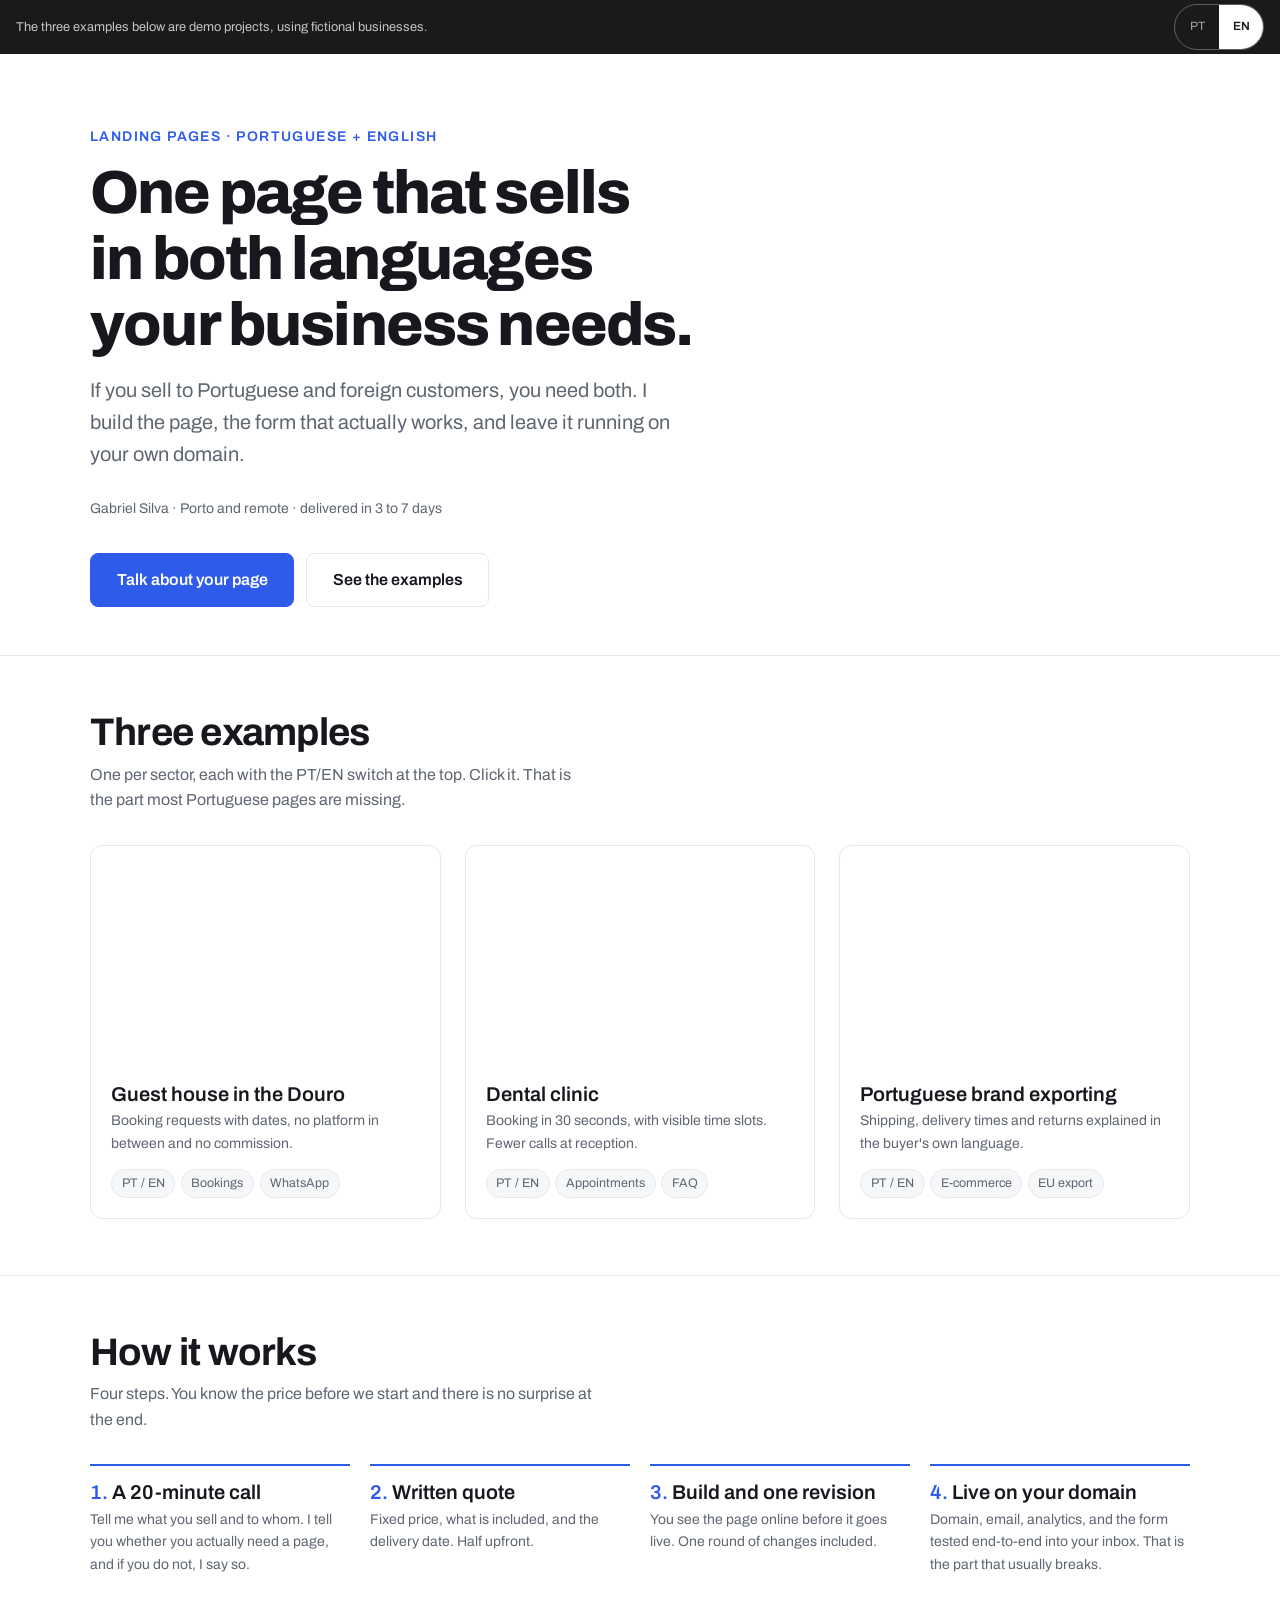
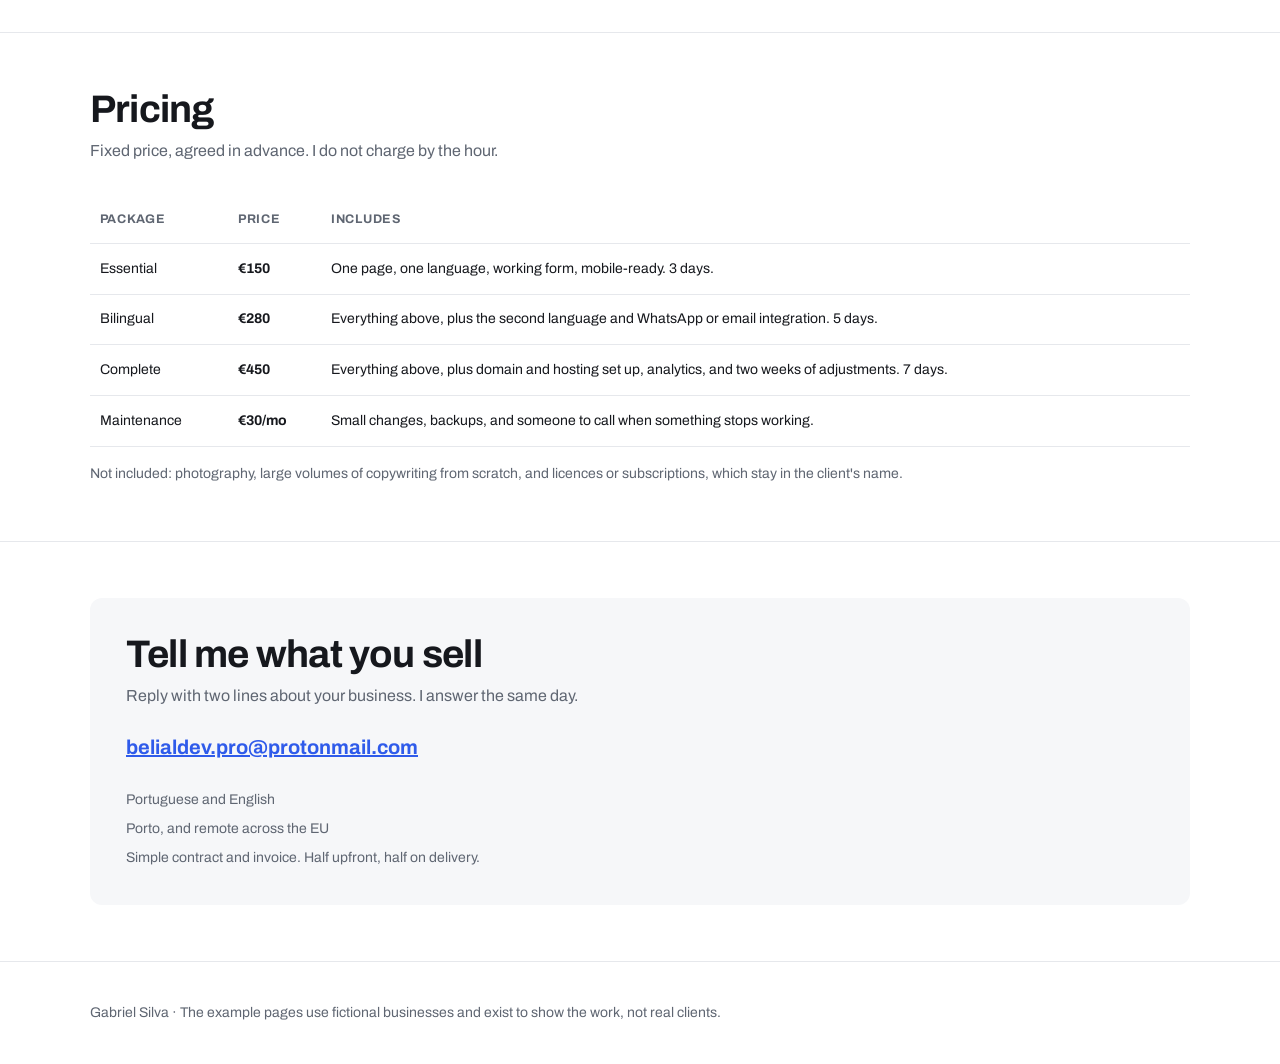
==== index.html @ fa64ffc3 "Portefólio de landing pages PT/EN Três demonstrações bilingues, uma por setor: alojamento local, clí" ====
<!doctype html>
<html lang="pt">
<head>
<meta charset="utf-8">
<meta name="viewport" content="width=device-width, initial-scale=1">
<title>Gabriel Silva · Landing pages PT/EN</title>
<meta name="description" content="Landing pages bilingues português/inglês para negócios que vendem a estrangeiros. Porto, remoto.">
<link rel="preconnect" href="https://images.unsplash.com" crossorigin>
<link rel="dns-prefetch" href="https://images.unsplash.com">
<link rel="preload" href="fonts/archivo-latin.woff2" as="font" type="font/woff2" crossorigin>
<link rel="stylesheet" href="shared.css">
<style>
  :root {
    --bg: #ffffff;
    --ink: #16181d;
    --grey: #5f6672;
    --line: #e6e8ec;
    --accent: #2f5bea;
    /* Cor do texto POR CIMA do accent. Separada de --accent de proposito:
       em modo escuro o accent tem de clarear para se ler sobre o fundo, e
       nesse momento o branco por cima dele cai para 2,6:1. */
    --on-accent: #ffffff;
    --soft: #f6f7f9;
    --font-body: "Archivo", system-ui, sans-serif;
  }
  @media (prefers-color-scheme: dark) {
    :root {
      --bg: #101216; --ink: #eceef2; --grey: #9aa2af; --line: #262a32;
      --accent: #7d9bff; --on-accent: #0d1117; --soft: #171a20;
    }
  }
  body { background: var(--bg); color: var(--ink); }

  header.top { padding: 4.5rem 0 3rem; }
  /* Um kicker por pagina, nao um por seccao. Um e voz, um por seccao e
     andaime. Tracking a 10% porque maiusculas ficam apertadas por omissao. */
  .kicker { color: var(--accent); font-weight: 600; font-size: var(--text-sm); letter-spacing: .1em; text-transform: uppercase; }
  h1 {
    font-size: var(--text-h1); font-weight: 800;
    letter-spacing: -.03em; margin: .8rem 0 1rem; max-width: 20ch;
  }
  .top p.lede { color: var(--grey); font-size: var(--text-lead); max-width: 54ch; }
  .top .who { margin-top: 1.75rem; font-size: var(--text-sm); color: var(--grey); }
  .cta-row { display: flex; flex-wrap: wrap; gap: .75rem; margin-top: 2rem; }
  .btn {
    display: inline-block; text-decoration: none; font: inherit; font-weight: 600;
    padding: .85rem 1.6rem; border-radius: 8px;
    background: var(--accent); color: var(--on-accent); border: 1px solid var(--accent);
  }
  .btn--alt { background: transparent; color: var(--ink); border-color: var(--line); }

  section { padding: 3.5rem 0; border-top: 1px solid var(--line); }
  h2 { font-size: var(--text-h2); font-weight: 700; letter-spacing: -.02em; margin-bottom: .5rem; }
  h3 { font-size: var(--text-h3); font-weight: 600; }
  .sub { color: var(--grey); margin-bottom: 2rem; max-width: 56ch; }

  /* Os 3 trabalhos. Cartao inteiro clicavel. */
  .works { display: grid; gap: 1.5rem; grid-template-columns: repeat(auto-fit, minmax(260px, 1fr)); }
  .work {
    display: block; text-decoration: none; color: inherit;
    border: 1px solid var(--line); border-radius: 12px; overflow: hidden;
    transition: transform .15s, border-color .15s;
  }
  .work:hover { transform: translateY(-3px); border-color: var(--accent); }
  .work:focus-visible { outline: 2px solid var(--accent); outline-offset: 2px; }
  /* A miniatura e a propria fotografia de abertura do demo. Um visitante
     reconhece a pagina antes de a abrir. */
  .thumb { width: 100%; aspect-ratio: 16/10; object-fit: cover; }
  .work-body { padding: 1.25rem; }
  .work-body h3 { margin-bottom: .3rem; }
  .work-body p { font-size: var(--text-sm); color: var(--grey); }
  .tags { display: flex; flex-wrap: wrap; gap: .35rem; margin-top: .9rem; }
  .tag {
    font-size: var(--text-xs); padding: .2rem .6rem; border-radius: 999px;
    background: var(--soft); color: var(--grey); border: 1px solid var(--line);
  }

  .steps { display: grid; gap: 1.25rem; grid-template-columns: repeat(auto-fit, minmax(200px, 1fr)); counter-reset: s; }
  .step { padding-top: 1rem; border-top: 2px solid var(--accent); }
  .step h3 { font-size: var(--text-lead); margin-bottom: .3rem; }
  .step h3::before { counter-increment: s; content: counter(s) ". "; color: var(--accent); }
  .step p { font-size: var(--text-sm); color: var(--grey); }

  table { width: 100%; border-collapse: collapse; font-size: var(--text-sm); }
  th, td { text-align: left; padding: .85rem .6rem; border-bottom: 1px solid var(--line); vertical-align: top; }
  th { font-size: var(--text-xs); text-transform: uppercase; letter-spacing: .06em; color: var(--grey); }
  td.price { font-weight: 700; white-space: nowrap; }
  .table-scroll { overflow-x: auto; }
  .price-note { font-size: var(--text-sm); color: var(--grey); margin-top: 1rem; }

  .contact { background: var(--soft); border-radius: 12px; padding: 2.25rem; }
  .contact a.mail {
    font-size: var(--text-h3); font-weight: 700; color: var(--accent);
    display: inline-flex; align-items: center; min-height: 44px;
  }
  .contact ul { list-style: none; margin-top: 1.25rem; display: grid; gap: .4rem; font-size: var(--text-sm); color: var(--grey); }

  footer { padding: 2.5rem 0; font-size: var(--text-sm); color: var(--grey); border-top: 1px solid var(--line); }
</style>
</head>
<body>

<a class="skip-link" href="#conteudo" data-pt="Saltar para o conteúdo" data-en="Skip to content">Saltar para o conteúdo</a>

<div class="demo-bar">
  <span class="demo-bar__note">
    <span data-pt="Os três exemplos abaixo são projetos de demonstração, com empresas fictícias."
          data-en="The three examples below are demo projects, using fictional businesses.">
      Os três exemplos abaixo são projetos de demonstração, com empresas fictícias.</span>
  </span>
  <span class="demo-bar__right">
    <div class="lang" role="group" aria-label="Idioma / Language">
      <button type="button" data-lang-btn="pt" aria-pressed="true">PT</button>
      <button type="button" data-lang-btn="en" aria-pressed="false">EN</button>
    </div>
  </span>
</div>

<main id="conteudo">

<header class="top">
  <div class="wrap">
    <p class="kicker" data-pt="Landing pages · Português + Inglês" data-en="Landing pages · Portuguese + English">Landing pages · Português + Inglês</p>
    <h1 data-pt="Uma página que vende nas duas línguas do seu negócio."
        data-en="One page that sells in both languages your business needs.">
      Uma página que vende nas duas línguas do seu negócio.</h1>
    <p class="lede" data-pt="Se vende a portugueses e a estrangeiros, precisa das duas. Faço a página, o formulário que funciona mesmo, e deixo tudo a correr no seu domínio."
       data-en="If you sell to Portuguese and foreign customers, you need both. I build the page, the form that actually works, and leave it running on your own domain.">
      Se vende a portugueses e a estrangeiros, precisa das duas. Faço a página, o formulário que funciona mesmo, e deixo tudo a correr no seu domínio.</p>
    <p class="who" data-pt="Gabriel Silva · Porto e remoto · entrega em 3 a 7 dias"
       data-en="Gabriel Silva · Porto and remote · delivered in 3 to 7 days">
      Gabriel Silva · Porto e remoto · entrega em 3 a 7 dias</p>
    <div class="cta-row">
      <a class="btn" href="mailto:belialdev.pro@protonmail.com?subject=Landing%20page"
         data-pt="Falar sobre a sua página" data-en="Talk about your page">Falar sobre a sua página</a>
      <a class="btn btn--alt" href="#trabalhos" data-pt="Ver os exemplos" data-en="See the examples">Ver os exemplos</a>
    </div>
  </div>
</header>

<section id="trabalhos">
  <div class="wrap">
    <h2 data-pt="Três exemplos" data-en="Three examples">Três exemplos</h2>
    <p class="sub" data-pt="Cada um num setor diferente, e todos com o botão PT/EN no topo. Carregue nele. É a parte que a maioria das páginas portuguesas não tem."
       data-en="One per sector, each with the PT/EN switch at the top. Click it. That is the part most Portuguese pages are missing.">
      Cada um num setor diferente, e todos com o botão PT/EN no topo. Carregue nele. É a parte que a maioria das páginas portuguesas não tem.</p>

    <div class="works">
      <a class="work" href="demo-alojamento.html">
        <img class="thumb"
             src="https://images.unsplash.com/photo-1720270228843-d6e63a0c1a01?auto=format&amp;fit=crop&amp;w=700&amp;q=75"
             srcset="https://images.unsplash.com/photo-1720270228843-d6e63a0c1a01?auto=format&amp;fit=crop&amp;w=320&amp;q=80 320w, https://images.unsplash.com/photo-1720270228843-d6e63a0c1a01?auto=format&amp;fit=crop&amp;w=480&amp;q=80 480w, https://images.unsplash.com/photo-1720270228843-d6e63a0c1a01?auto=format&amp;fit=crop&amp;w=700&amp;q=80 700w"
             sizes="(max-width: 720px) calc(100vw - 2.5rem), (max-width: 1140px) calc((100vw - 5.5rem) / 3), 350px"
             alt="Socalcos de vinha sobre o vale do Douro, exemplo de alojamento local"
             style="object-position: 50% 15%"
             loading="lazy" decoding="async">
        <div class="work-body">
          <h3 data-pt="Alojamento local no Douro" data-en="Guest house in the Douro">Alojamento local no Douro</h3>
          <p data-pt="Pedido de reserva com datas, sem passar por plataforma nem pagar comissão."
             data-en="Booking requests with dates, no platform in between and no commission.">
            Pedido de reserva com datas, sem passar por plataforma nem pagar comissão.</p>
          <div class="tags">
            <span class="tag">PT / EN</span>
            <span class="tag" data-pt="Reservas" data-en="Bookings">Reservas</span>
            <span class="tag">WhatsApp</span>
          </div>
        </div>
      </a>

      <a class="work" href="demo-clinica.html">
        <img class="thumb"
             src="https://images.unsplash.com/photo-1629909613654-28e377c37b09?auto=format&amp;fit=crop&amp;w=700&amp;q=75"
             srcset="https://images.unsplash.com/photo-1629909613654-28e377c37b09?auto=format&amp;fit=crop&amp;w=320&amp;q=80 320w, https://images.unsplash.com/photo-1629909613654-28e377c37b09?auto=format&amp;fit=crop&amp;w=480&amp;q=80 480w, https://images.unsplash.com/photo-1629909613654-28e377c37b09?auto=format&amp;fit=crop&amp;w=700&amp;q=80 700w"
             sizes="(max-width: 720px) calc(100vw - 2.5rem), (max-width: 1140px) calc((100vw - 5.5rem) / 3), 350px"
             alt="Gabinete de dentista iluminado, exemplo de página de clínica"
             loading="lazy" decoding="async">
        <div class="work-body">
          <h3 data-pt="Clínica dentária" data-en="Dental clinic">Clínica dentária</h3>
          <p data-pt="Marcação em 30 segundos, com horas visíveis. Menos telefonemas na recepção."
             data-en="Booking in 30 seconds, with visible time slots. Fewer calls at reception.">
            Marcação em 30 segundos, com horas visíveis. Menos telefonemas na recepção.</p>
          <div class="tags">
            <span class="tag">PT / EN</span>
            <span class="tag" data-pt="Marcações" data-en="Appointments">Marcações</span>
            <span class="tag">FAQ</span>
          </div>
        </div>
      </a>

      <a class="work" href="demo-loja.html">
        <img class="thumb"
             src="https://images.unsplash.com/photo-1701793267196-f4ea735df3b6?auto=format&amp;fit=crop&amp;w=700&amp;q=75"
             srcset="https://images.unsplash.com/photo-1701793267196-f4ea735df3b6?auto=format&amp;fit=crop&amp;w=320&amp;q=80 320w, https://images.unsplash.com/photo-1701793267196-f4ea735df3b6?auto=format&amp;fit=crop&amp;w=480&amp;q=80 480w, https://images.unsplash.com/photo-1701793267196-f4ea735df3b6?auto=format&amp;fit=crop&amp;w=700&amp;q=80 700w"
             sizes="(max-width: 720px) calc(100vw - 2.5rem), (max-width: 1140px) calc((100vw - 5.5rem) / 3), 350px"
             alt="Malas em cortiça numa escadaria de mármore, exemplo de loja portuguesa a exportar"
             loading="lazy" decoding="async">
        <div class="work-body">
          <h3 data-pt="Marca portuguesa a exportar" data-en="Portuguese brand exporting">Marca portuguesa a exportar</h3>
          <p data-pt="Portes, prazos e devoluções explicados na língua de quem compra lá fora."
             data-en="Shipping, delivery times and returns explained in the buyer's own language.">
            Portes, prazos e devoluções explicados na língua de quem compra lá fora.</p>
          <div class="tags">
            <span class="tag">PT / EN</span>
            <span class="tag" data-pt="E-commerce" data-en="E-commerce">E-commerce</span>
            <span class="tag" data-pt="Exportação UE" data-en="EU export">Exportação UE</span>
          </div>
        </div>
      </a>
    </div>
  </div>
</section>

<section>
  <div class="wrap">
    <h2 data-pt="Como funciona" data-en="How it works">Como funciona</h2>
    <p class="sub" data-pt="Quatro passos. Sabe o preço antes de começar e não há surpresa no fim."
       data-en="Four steps. You know the price before we start and there is no surprise at the end.">
      Quatro passos. Sabe o preço antes de começar e não há surpresa no fim.</p>
    <div class="steps">
      <div class="step">
        <h3 data-pt="Conversa de 20 minutos" data-en="A 20-minute call">Conversa de 20 minutos</h3>
        <p data-pt="Diga-me o que vende e a quem. Digo-lhe se precisa mesmo de uma página, e se não precisar digo isso."
           data-en="Tell me what you sell and to whom. I tell you whether you actually need a page, and if you do not, I say so.">
          Diz-me o que vende e a quem. Digo-lhe se precisa mesmo de uma página, e se não precisar digo isso.</p>
      </div>
      <div class="step">
        <h3 data-pt="Orçamento por escrito" data-en="Written quote">Orçamento por escrito</h3>
        <p data-pt="Preço fixo, o que está incluído, e a data de entrega. Metade adiantada."
           data-en="Fixed price, what is included, and the delivery date. Half upfront.">
          Preço fixo, o que está incluído, e a data de entrega. Metade adiantada.</p>
      </div>
      <div class="step">
        <h3 data-pt="Construção e uma revisão" data-en="Build and one revision">Construção e uma revisão</h3>
        <p data-pt="Vê a página online antes de ir para o ar. Uma ronda de alterações incluída."
           data-en="You see the page online before it goes live. One round of changes included.">
          Vê a página online antes de ir para o ar. Uma ronda de alterações incluída.</p>
      </div>
      <div class="step">
        <h3 data-pt="Ligada ao seu domínio" data-en="Live on your domain">Ligada ao seu domínio</h3>
        <p data-pt="Domínio, email, analytics, e o formulário testado a chegar à sua caixa. É a parte que costuma falhar."
           data-en="Domain, email, analytics, and the form tested end-to-end into your inbox. That is the part that usually breaks.">
          Domínio, email, analytics, e o formulário testado a chegar à sua caixa. É a parte que costuma falhar.</p>
      </div>
    </div>
  </div>
</section>

<section>
  <div class="wrap">
    <h2 data-pt="Preços" data-en="Pricing">Preços</h2>
    <p class="sub" data-pt="Preço fixo, acordado antes. Não cobro à hora."
       data-en="Fixed price, agreed in advance. I do not charge by the hour.">
      Preço fixo, acordado antes. Não cobro à hora.</p>
    <div class="table-scroll">
      <table>
        <thead>
          <tr>
            <th data-pt="Pacote" data-en="Package">Pacote</th>
            <th data-pt="Preço" data-en="Price">Preço</th>
            <th data-pt="Inclui" data-en="Includes">Inclui</th>
          </tr>
        </thead>
        <tbody>
          <tr>
            <td data-pt="Essencial" data-en="Essential">Essencial</td>
            <td class="price" data-pt="150 €" data-en="€150">150 €</td>
            <td data-pt="Uma página, uma língua, formulário a funcionar, adaptada a telemóvel. 3 dias."
                data-en="One page, one language, working form, mobile-ready. 3 days.">
              Uma página, uma língua, formulário a funcionar, adaptada a telemóvel. 3 dias.</td>
          </tr>
          <tr>
            <td data-pt="Bilingue" data-en="Bilingual">Bilingue</td>
            <td class="price" data-pt="280 €" data-en="€280">280 €</td>
            <td data-pt="Tudo o anterior, mais a segunda língua e ligação a WhatsApp ou email. 5 dias."
                data-en="Everything above, plus the second language and WhatsApp or email integration. 5 days.">
              Tudo o anterior, mais a segunda língua e ligação a WhatsApp ou email. 5 dias.</td>
          </tr>
          <tr>
            <td data-pt="Completo" data-en="Complete">Completo</td>
            <td class="price" data-pt="450 €" data-en="€450">450 €</td>
            <td data-pt="Tudo o anterior, mais domínio e alojamento configurados, analytics, e duas semanas de ajustes. 7 dias."
                data-en="Everything above, plus domain and hosting set up, analytics, and two weeks of adjustments. 7 days.">
              Tudo o anterior, mais domínio e alojamento configurados, analytics, e duas semanas de ajustes. 7 dias.</td>
          </tr>
          <tr>
            <td data-pt="Manutenção" data-en="Maintenance">Manutenção</td>
            <td class="price" data-pt="30 €/mês" data-en="€30/mo">30 €/mês</td>
            <td data-pt="Alterações pequenas, cópias de segurança, e alguém a quem ligar quando alguma coisa parar."
                data-en="Small changes, backups, and someone to call when something stops working.">
              Alterações pequenas, cópias de segurança, e alguém a quem ligar quando alguma coisa parar.</td>
          </tr>
        </tbody>
      </table>
    </div>
    <p class="price-note" data-pt="Não incluído: fotografia, textos de raiz em grande volume, e licenças ou subscrições, que ficam em nome do cliente."
       data-en="Not included: photography, large volumes of copywriting from scratch, and licences or subscriptions, which stay in the client's name.">
      Não incluído: fotografia, textos de raiz em grande volume, e licenças ou subscrições, que ficam em nome do cliente.</p>
  </div>
</section>

<section>
  <div class="wrap">
    <div class="contact">
      <h2 data-pt="Diga-me o que vende" data-en="Tell me what you sell">Diga-me o que vende</h2>
      <p class="sub" style="margin-bottom:1rem" data-pt="Responda com duas linhas sobre o negócio. Respondo no mesmo dia."
         data-en="Reply with two lines about your business. I answer the same day.">
        Responda com duas linhas sobre o negócio. Respondo no mesmo dia.</p>
      <a class="mail" href="mailto:belialdev.pro@protonmail.com?subject=Landing%20page">belialdev.pro@protonmail.com</a>
      <ul>
        <li data-pt="Português e inglês" data-en="Portuguese and English">Português e inglês</li>
        <li data-pt="Porto, e remoto para toda a UE" data-en="Porto, and remote across the EU">Porto, e remoto para toda a UE</li>
        <li data-pt="Contrato simples e recibo. Metade adiantada, metade na entrega."
            data-en="Simple contract and invoice. Half upfront, half on delivery.">
          Contrato simples e recibo. Metade adiantada, metade na entrega.</li>
      </ul>
    </div>
  </div>
</section>

</main>

<footer>
  <div class="wrap">
    <p data-pt="Gabriel Silva · As páginas de exemplo usam empresas fictícias e servem para mostrar o trabalho, não clientes reais."
       data-en="Gabriel Silva · The example pages use fictional businesses and exist to show the work, not real clients.">
      Gabriel Silva · As páginas de exemplo usam empresas fictícias e servem para mostrar o trabalho, não clientes reais.</p>
  </div>
</footer>

<script src="shared.js"></script>
</body>
</html>
---- shared.css ----
/* Base partilhada pelos 4 ficheiros. Cada demo traz o seu proprio <style>
   com a paleta e o layout, para nao parecerem o mesmo template. */

/* --- Tipos. Auto-alojados de proposito: o publico sao empresas da UE e o
       CDN da Google ja foi considerado violacao do RGPD em tribunal alemao.
       Uma pagina que nao faz pedidos a terceiros e um argumento de venda,
       nao so uma preferencia tecnica.
       Todos SIL Open Font License 1.1. Ver fonts/README.md.
       Um @font-face nao descarrega nada ate uma regra o usar, por isso
       declarar os quatro aqui nao custa nada as paginas que usam um so. --- */
@font-face {
  font-family: "Archivo";
  src: url("fonts/archivo-latin.woff2") format("woff2");
  font-weight: 400 800;
  font-display: swap;
}
@font-face {
  font-family: "Petrona";
  src: url("fonts/petrona-latin.woff2") format("woff2");
  font-weight: 400 700;
  font-display: swap;
}
@font-face {
  font-family: "Public Sans";
  src: url("fonts/publicsans-latin.woff2") format("woff2");
  font-weight: 400 800;
  font-display: swap;
}
@font-face {
  font-family: "Chivo";
  src: url("fonts/chivo-latin.woff2") format("woff2");
  font-weight: 400 900;
  font-display: swap;
}

:root {
  /* Cada pagina redefine --font-body. Este e o recurso se nao redefinir. */
  --font-body: system-ui, -apple-system, "Segoe UI", sans-serif;

  /* Escala modular, racio 1.25. O h3 estava a 1.05rem contra corpo a 1rem,
     um racio de 1.05, que e o mesmo que nao ter hierarquia. */
  --text-xs: .78rem;
  --text-sm: .875rem;
  --text-body: 1rem;
  --text-lead: 1.25rem;
  --text-h3: 1.25rem;
  --text-h2: clamp(1.6rem, 1.2rem + 1.6vw, 2.4rem);
  --text-h1: clamp(2.2rem, 1.4rem + 3.6vw, 3.8rem);

  --lh-tight: 1.08;
  --lh-body: 1.6;

  /* Escala de espacamento. Antes havia .15rem, .35rem, .45rem, .85rem e
     1.75rem espalhados a olho. Multiplos de 4px, um so sitio. */
  --sp-1: .25rem;
  --sp-2: .5rem;
  --sp-3: .75rem;
  --sp-4: 1rem;
  --sp-6: 1.5rem;
  --sp-8: 2rem;
  --sp-12: 3rem;
  --sp-16: 4rem;

  --radius-sm: 4px;
  --radius: 8px;
  --radius-lg: 12px;
  --radius-pill: 999px;

  /* Uma curva so, ease-out-quart. Sem bounce, sem elastic. */
  --ease: cubic-bezier(.25, 1, .5, 1);
  --dur: 180ms;

  /* z-index nomeado, nao 999 arbitrario. */
  --z-sticky: 100;
  --z-skip: 200;
}

* { margin: 0; padding: 0; box-sizing: border-box; }

body {
  font-family: var(--font-body);
  font-size: var(--text-body);
  line-height: var(--lh-body);
  font-kerning: normal;
  font-optical-sizing: auto;
  -webkit-font-smoothing: antialiased;
}

h1, h2, h3 { line-height: var(--lh-tight); text-wrap: balance; }
p { text-wrap: pretty; }

img { max-width: 100%; display: block; }
a { color: inherit; }

/* --- Foco visivel, uma regra para tudo. Antes existia em 2 de ~30
       elementos interactivos. currentColor adapta-se ao fundo sozinho,
       o que evita ter de repetir a regra por paleta. --- */
a:focus-visible,
button:focus-visible,
input:focus-visible,
select:focus-visible,
textarea:focus-visible,
summary:focus-visible,
[tabindex]:focus-visible {
  outline: 3px solid currentColor;
  outline-offset: 2px;
  border-radius: 2px;
}

/* --- Salto para o conteudo. Escondido ate receber foco. --- */
.skip-link {
  position: absolute;
  left: .5rem;
  top: -4rem;
  z-index: var(--z-skip);
  background: #1a1a1a;
  color: #fff;
  padding: .85rem 1.25rem;
  border-radius: 0 0 4px 4px;
  text-decoration: none;
  font-size: .9rem;
  transition: top var(--dur) var(--ease);
}
.skip-link:focus { top: 0; }
@media (prefers-reduced-motion: reduce) { .skip-link { transition: none; } }

/* --- Barra de demonstracao. Obrigatoria: deixa claro que a empresa
       nao existe. Nao remover ao mostrar a clientes. --- */
.demo-bar {
  position: sticky;
  top: 0;
  z-index: var(--z-sticky);
  display: flex;
  flex-wrap: wrap;
  gap: .75rem;
  align-items: center;
  justify-content: space-between;
  padding: .25rem 1rem;
  background: #1a1a1a;
  color: #fff;
  font-size: .8rem;
}
/* .75 sobre #1a1a1a da 10:1. Sobre uma cor saturada dava 2,1:1, e foi assim
   que o aviso de honestidade se tornou o texto menos legivel do site.
   Por isso este fundo e fixo e nao herda a paleta da pagina. */
.demo-bar__note { opacity: .75; }
.demo-bar__note b { opacity: 1; font-weight: 600; }
.demo-bar__right { display: flex; gap: .5rem; align-items: center; }
.demo-bar a.demo-bar__back {
  color: #fff;
  text-decoration: none;
  opacity: .75;
  display: inline-flex;
  align-items: center;
  min-height: 44px;
  padding-inline: .35rem;
}
.demo-bar a.demo-bar__back:hover { opacity: 1; }

/* --- Selector de lingua --- */
.lang {
  display: inline-flex;
  border: 1px solid rgba(255, 255, 255, .3);
  border-radius: 999px;
  overflow: hidden;
}
/* 44x44 minimo (WCAG 2.5.5). E a interaccao mais importante do portfolio
   e estava a 32x24, o que a tornava a mais dificil de acertar com o polegar. */
.lang button {
  font: inherit;
  font-size: .75rem;
  display: inline-flex;
  align-items: center;
  justify-content: center;
  min-width: 44px;
  min-height: 44px;
  padding-inline: .5rem;
  background: none;
  border: 0;
  color: inherit;
  cursor: pointer;
  opacity: .6;
}
.lang button[aria-pressed="true"] { background: #fff; color: #1a1a1a; opacity: 1; font-weight: 600; }

/* --- Utilitarios --- */
.wrap { width: min(1100px, 100% - 2.5rem); margin-inline: auto; }
.sr-only {
  position: absolute; width: 1px; height: 1px;
  overflow: hidden; clip: rect(0 0 0 0); white-space: nowrap;
}

/* --- Icones. Uma familia so: traco de 1.75, 24px, currentColor, pontas
       redondas. Substituem o emoji, que herda a paleta do sistema
       operativo do visitante e nao a da pagina. --- */
.icon {
  width: 1.5em;
  height: 1.5em;
  flex: none;
  stroke: currentColor;
  stroke-width: 1.75;
  stroke-linecap: round;
  stroke-linejoin: round;
  fill: none;
}
.icon--sm { width: 1.15em; height: 1.15em; }

/* --- Estados. Todo o elemento interactivo responde ao rato e ao dedo. --- */
button, a, summary, input, select { transition: background-color var(--dur) var(--ease), color var(--dur) var(--ease), border-color var(--dur) var(--ease), opacity var(--dur) var(--ease); }
button:active, a[class*="btn"]:active { transform: translateY(1px); }
button[disabled] { opacity: .5; cursor: not-allowed; }

/* --- Regiao de estado dos formularios. Substitui a troca do texto do
       botao, que se perdia ao mudar de lingua. --- */
.formstatus {
  margin-top: var(--sp-3);
  font-size: var(--text-sm);
  min-height: 1.5em;
  grid-column: 1 / -1;   /* ocupa a linha toda quando o form e uma grelha */
}
.formstatus:empty { margin-top: 0; }

@media (prefers-reduced-motion: reduce) {
  *, *::before, *::after {
    animation-duration: .01ms !important;
    animation-iteration-count: 1 !important;
    transition-duration: .01ms !important;
    scroll-behavior: auto !important;
  }
  button:active, a[class*="btn"]:active { transform: none; }
}
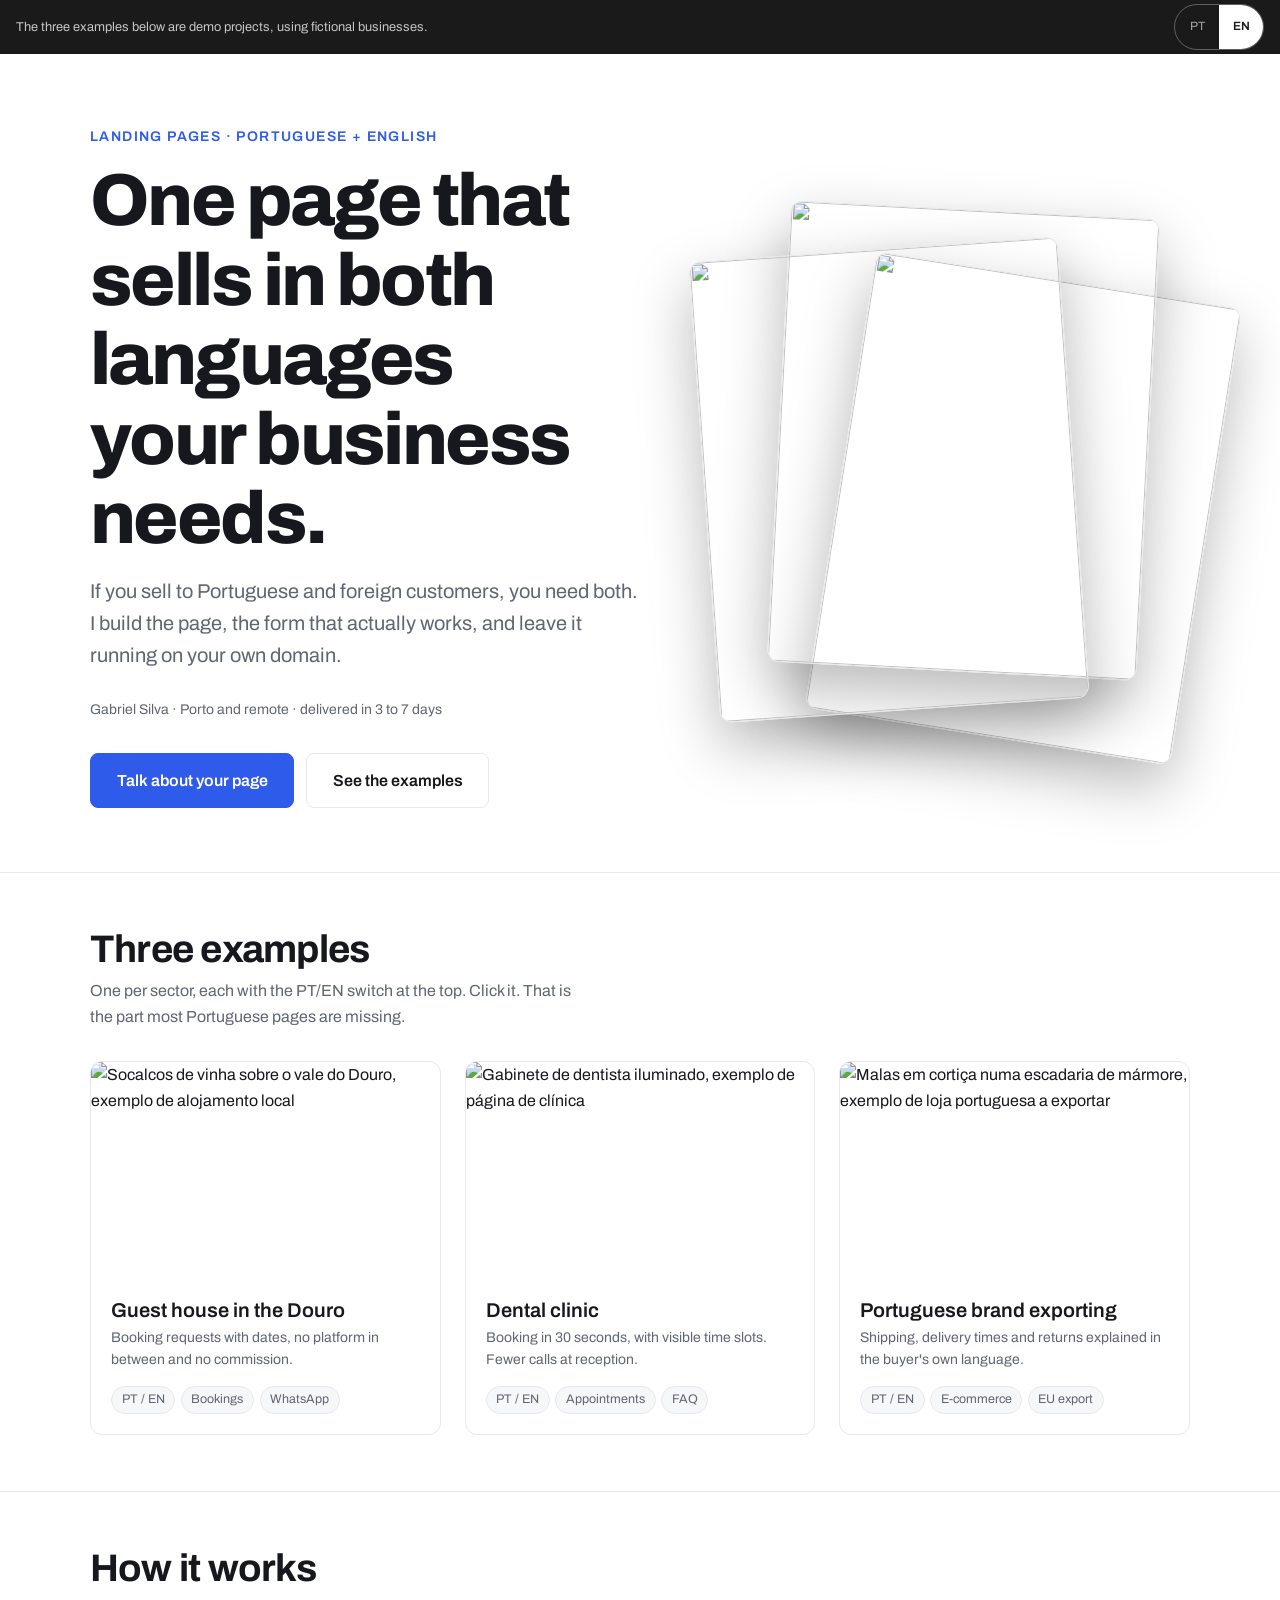
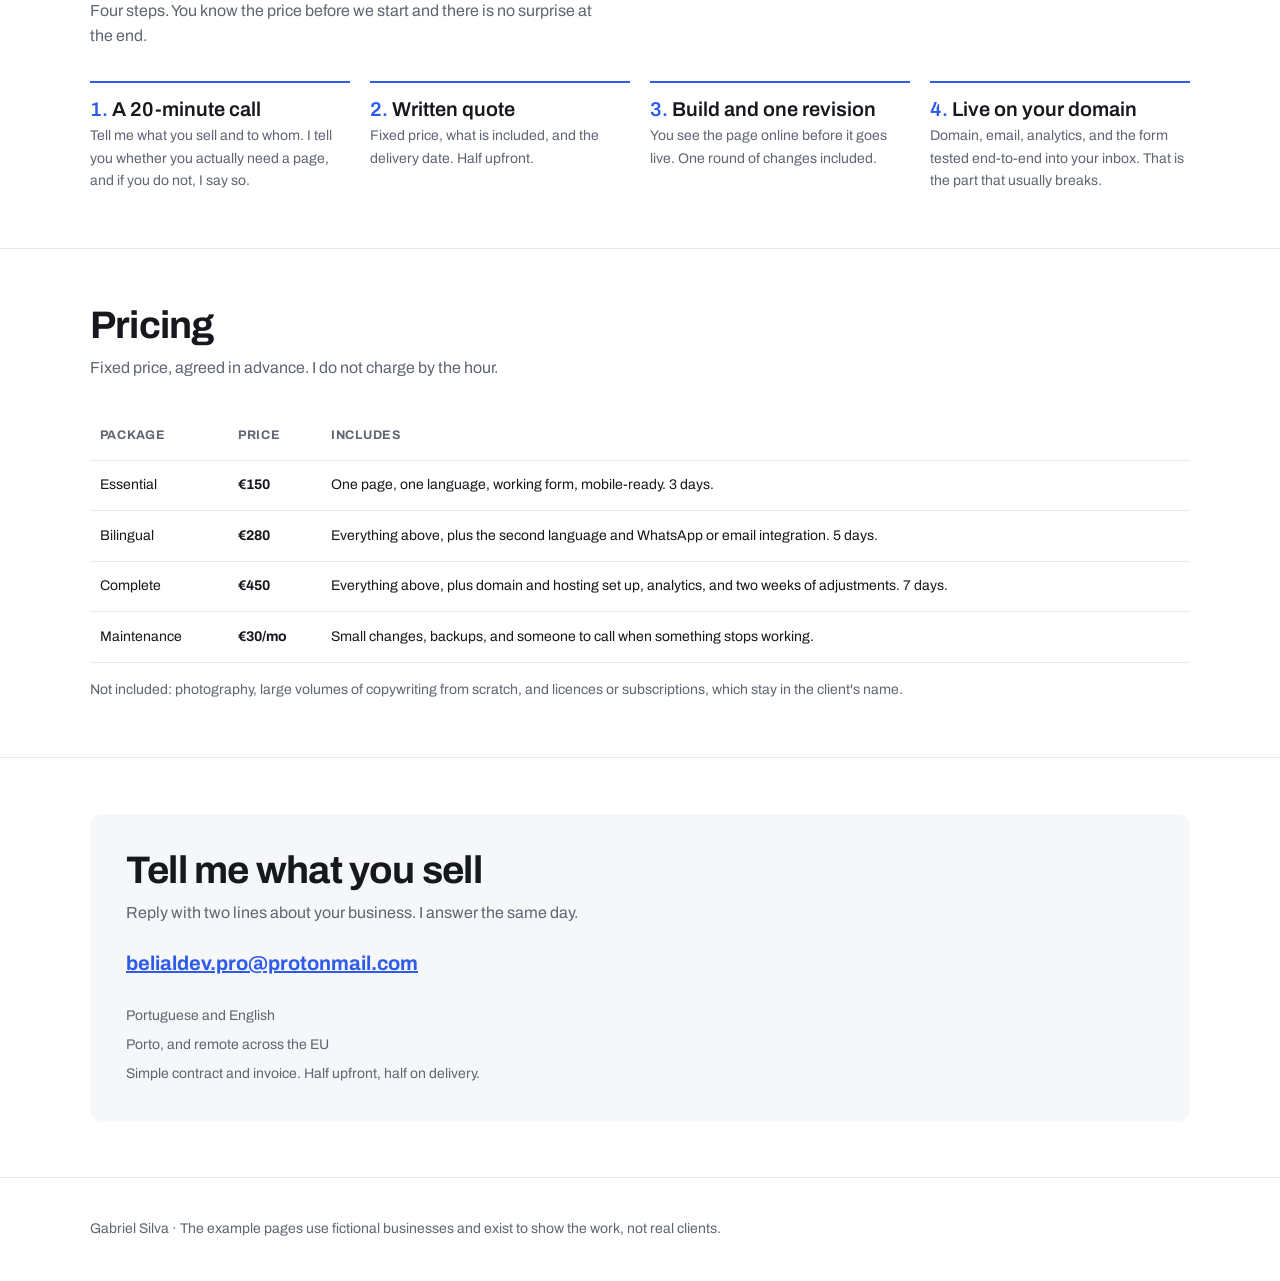
==== commit 85e09f47: "Movimento e hero do portefólio Índice: hero em duas colunas com as três demos empilhadas, título mai" ====
--- a/index.html
+++ b/index.html
@@ -31,14 +31,40 @@
   }
   body { background: var(--bg); color: var(--ink); }
 
-  header.top { padding: 4.5rem 0 3rem; }
+  header.top { padding: 4.5rem 0 4rem; overflow: hidden; }
+  .top-inner {
+    display: grid; gap: 3rem; align-items: center;
+    grid-template-columns: minmax(0, 1.05fr) minmax(0, .95fr);
+  }
+  @media (max-width: 900px) { .top-inner { grid-template-columns: 1fr; } }
+
   /* Um kicker por pagina, nao um por seccao. Um e voz, um por seccao e
      andaime. Tracking a 10% porque maiusculas ficam apertadas por omissao. */
   .kicker { color: var(--accent); font-weight: 600; font-size: var(--text-sm); letter-spacing: .1em; text-transform: uppercase; }
   h1 {
-    font-size: var(--text-h1); font-weight: 800;
-    letter-spacing: -.03em; margin: .8rem 0 1rem; max-width: 20ch;
-  }
+    font-size: clamp(2.4rem, 1.2rem + 4.4vw, 4.6rem); font-weight: 800;
+    letter-spacing: -.035em; margin: .8rem 0 1rem; max-width: 16ch;
+  }
+
+  /* Pilha de tres demos. Sobrepostas e rodadas de proposito: uma grelha
+     de tres miniaturas iguais era o que ja existia mais abaixo na pagina. */
+  .stack { position: relative; aspect-ratio: 1/1; }
+  .stack__card {
+    position: absolute; inset: 0; margin: auto;
+    width: 74%; aspect-ratio: 4/5;
+    border-radius: var(--radius-lg); overflow: hidden;
+    border: 1px solid var(--line);
+    box-shadow: 0 24px 60px rgba(0,0,0,.28);
+    transition: transform 420ms var(--ease), box-shadow 420ms var(--ease);
+  }
+  .stack__card img { width: 100%; height: 100%; object-fit: cover; }
+  .stack__card--1 { transform: rotate(-4deg) translate(-14%, 2%); z-index: 3; }
+  .stack__card--2 { transform: rotate(3deg) translate(6%, -6%); z-index: 2; }
+  .stack__card--3 { transform: rotate(9deg) translate(24%, 6%); z-index: 1; }
+  .stack:hover .stack__card--1 { transform: rotate(-7deg) translate(-22%, 4%); }
+  .stack:hover .stack__card--2 { transform: rotate(2deg) translate(4%, -10%); }
+  .stack:hover .stack__card--3 { transform: rotate(13deg) translate(32%, 8%); }
+  @media (max-width: 900px) { .stack { aspect-ratio: 4/3; max-width: 26rem; margin-inline: auto; } }
   .top p.lede { color: var(--grey); font-size: var(--text-lead); max-width: 54ch; }
   .top .who { margin-top: 1.75rem; font-size: var(--text-sm); color: var(--grey); }
   .cta-row { display: flex; flex-wrap: wrap; gap: .75rem; margin-top: 2rem; }
@@ -61,8 +87,10 @@
     border: 1px solid var(--line); border-radius: 12px; overflow: hidden;
     transition: transform .15s, border-color .15s;
   }
-  .work:hover { transform: translateY(-3px); border-color: var(--accent); }
+  .work:hover { transform: translateY(-4px); border-color: var(--accent); }
   .work:focus-visible { outline: 2px solid var(--accent); outline-offset: 2px; }
+  .work .thumb { transition: transform 520ms var(--ease); }
+  .work:hover .thumb, .work:focus-visible .thumb { transform: scale(1.045); }
   /* A miniatura e a propria fotografia de abertura do demo. Um visitante
      reconhece a pagina antes de a abrir. */
   .thumb { width: 100%; aspect-ratio: 16/10; object-fit: cover; }
@@ -96,6 +124,40 @@
   .contact ul { list-style: none; margin-top: 1.25rem; display: grid; gap: .4rem; font-size: var(--text-sm); color: var(--grey); }
 
   footer { padding: 2.5rem 0; font-size: var(--text-sm); color: var(--grey); border-top: 1px solid var(--line); }
+
+  /* --- Movimento ---------------------------------------------------------
+     Uma entrada orquestrada no hero, uma vez, e stagger nos tres cartoes
+     quando entram no ecra. Nao ha fade-on-scroll em todas as seccoes: isso
+     e o reflexo saturado, nao coreografia.
+     As animacoes de entrada sao CSS puro e o estado final e o visivel, por
+     isso a pagina nunca fica em branco se o JS falhar. --- */
+  @keyframes riseIn { from { opacity: 0; transform: translateY(16px); } to { opacity: 1; transform: none; } }
+  @keyframes dealIn { from { opacity: 0; transform: translateY(28px) scale(.96) rotate(0deg); } }
+
+  .top-copy > * { animation: riseIn 620ms var(--ease) backwards; }
+  .top-copy > *:nth-child(1) { animation-delay:  40ms; }
+  .top-copy > *:nth-child(2) { animation-delay: 110ms; }
+  .top-copy > *:nth-child(3) { animation-delay: 180ms; }
+  .top-copy > *:nth-child(4) { animation-delay: 250ms; }
+  .top-copy > *:nth-child(5) { animation-delay: 320ms; }
+
+  /* As cartas "caem" pela ordem inversa da pilha, como quem as pousa. */
+  .stack__card { animation: dealIn 720ms var(--ease) backwards; }
+  .stack__card--3 { animation-delay: 260ms; }
+  .stack__card--2 { animation-delay: 360ms; }
+  .stack__card--1 { animation-delay: 460ms; }
+
+  /* Nunca escondido a espera da animacao. Ver a nota no shared.css. */
+  .works.is-in .work { animation: riseIn 560ms var(--ease) backwards; }
+  .works.is-in .work:nth-child(2) { animation-delay:  90ms; }
+  .works.is-in .work:nth-child(3) { animation-delay: 180ms; }
+
+  @media (prefers-reduced-motion: reduce) {
+    .top-copy > *, .stack__card, .works.is-in .work { animation: none; }
+    .stack:hover .stack__card--1,
+    .stack:hover .stack__card--2,
+    .stack:hover .stack__card--3 { transform: none; }
+  }
 </style>
 </head>
 <body>
@@ -119,21 +181,40 @@
 <main id="conteudo">
 
 <header class="top">
-  <div class="wrap">
-    <p class="kicker" data-pt="Landing pages · Português + Inglês" data-en="Landing pages · Portuguese + English">Landing pages · Português + Inglês</p>
-    <h1 data-pt="Uma página que vende nas duas línguas do seu negócio."
-        data-en="One page that sells in both languages your business needs.">
-      Uma página que vende nas duas línguas do seu negócio.</h1>
-    <p class="lede" data-pt="Se vende a portugueses e a estrangeiros, precisa das duas. Faço a página, o formulário que funciona mesmo, e deixo tudo a correr no seu domínio."
-       data-en="If you sell to Portuguese and foreign customers, you need both. I build the page, the form that actually works, and leave it running on your own domain.">
-      Se vende a portugueses e a estrangeiros, precisa das duas. Faço a página, o formulário que funciona mesmo, e deixo tudo a correr no seu domínio.</p>
-    <p class="who" data-pt="Gabriel Silva · Porto e remoto · entrega em 3 a 7 dias"
-       data-en="Gabriel Silva · Porto and remote · delivered in 3 to 7 days">
-      Gabriel Silva · Porto e remoto · entrega em 3 a 7 dias</p>
-    <div class="cta-row">
-      <a class="btn" href="mailto:belialdev.pro@protonmail.com?subject=Landing%20page"
-         data-pt="Falar sobre a sua página" data-en="Talk about your page">Falar sobre a sua página</a>
-      <a class="btn btn--alt" href="#trabalhos" data-pt="Ver os exemplos" data-en="See the examples">Ver os exemplos</a>
+  <div class="wrap top-inner">
+    <div class="top-copy">
+      <p class="kicker" data-pt="Landing pages · Português + Inglês" data-en="Landing pages · Portuguese + English">Landing pages · Português + Inglês</p>
+      <h1 data-pt="Uma página que vende nas duas línguas do seu negócio."
+          data-en="One page that sells in both languages your business needs.">
+        Uma página que vende nas duas línguas do seu negócio.</h1>
+      <p class="lede" data-pt="Se vende a portugueses e a estrangeiros, precisa das duas. Faço a página, o formulário que funciona mesmo, e deixo tudo a correr no seu domínio."
+         data-en="If you sell to Portuguese and foreign customers, you need both. I build the page, the form that actually works, and leave it running on your own domain.">
+        Se vende a portugueses e a estrangeiros, precisa das duas. Faço a página, o formulário que funciona mesmo, e deixo tudo a correr no seu domínio.</p>
+      <p class="who" data-pt="Gabriel Silva · Porto e remoto · entrega em 3 a 7 dias"
+         data-en="Gabriel Silva · Porto and remote · delivered in 3 to 7 days">
+        Gabriel Silva · Porto e remoto · entrega em 3 a 7 dias</p>
+      <div class="cta-row">
+        <a class="btn" href="mailto:belialdev.pro@protonmail.com?subject=Landing%20page"
+           data-pt="Falar sobre a sua página" data-en="Talk about your page">Falar sobre a sua página</a>
+        <a class="btn btn--alt" href="#trabalhos" data-pt="Ver os exemplos" data-en="See the examples">Ver os exemplos</a>
+      </div>
+    </div>
+
+    <!-- As tres demos empilhadas. E o portfolio a mostrar o trabalho na
+         primeira dobra, em vez de o descrever e mandar rolar. -->
+    <div class="stack" aria-hidden="true">
+      <a class="stack__card stack__card--3" href="demo-loja.html" tabindex="-1">
+        <img src="https://images.unsplash.com/photo-1701793267196-f4ea735df3b6?auto=format&amp;fit=crop&amp;w=560&amp;q=75"
+             alt="" loading="eager" decoding="async">
+      </a>
+      <a class="stack__card stack__card--2" href="demo-clinica.html" tabindex="-1">
+        <img src="https://images.unsplash.com/photo-1629909613654-28e377c37b09?auto=format&amp;fit=crop&amp;w=560&amp;q=75"
+             alt="" loading="eager" decoding="async">
+      </a>
+      <a class="stack__card stack__card--1" href="demo-alojamento.html" tabindex="-1">
+        <img src="https://images.unsplash.com/photo-1720270228843-d6e63a0c1a01?auto=format&amp;fit=crop&amp;w=560&amp;q=75"
+             alt="" style="object-position: 50% 15%" fetchpriority="high" decoding="async">
+      </a>
     </div>
   </div>
 </header>
@@ -145,7 +226,7 @@
        data-en="One per sector, each with the PT/EN switch at the top. Click it. That is the part most Portuguese pages are missing.">
       Cada um num setor diferente, e todos com o botão PT/EN no topo. Carregue nele. É a parte que a maioria das páginas portuguesas não tem.</p>
 
-    <div class="works">
+    <div class="works" data-reveal>
       <a class="work" href="demo-alojamento.html">
         <img class="thumb"
              src="https://images.unsplash.com/photo-1720270228843-d6e63a0c1a01?auto=format&amp;fit=crop&amp;w=700&amp;q=75"
@@ -328,5 +409,41 @@
 </footer>
 
 <script src="shared.js"></script>
+<script>
+(function () {
+  // Stagger dos tres exemplos quando entram no ecra. O estado escondido e
+  // adicionado aqui, nunca no HTML: sem JS os cartoes ficam visiveis.
+  // O stagger dos tres exemplos usa o mesmo data-reveal do shared.js.
+
+  // O titulo demonstra-se a si proprio: troca de lingua e volta, uma vez.
+  // E o argumento de venda da pagina inteira, e estava reduzido a um botao
+  // de 44px num canto. Duas trocas, ~3,6s no total, portanto abaixo do
+  // limite dos 5s do WCAG 2.2.2. Para de vez se o visitante usar o PT/EN.
+  var h1 = document.querySelector("h1");
+  if (!h1 || REDUCE || !h1.animate) return;
+
+  var texto = { pt: h1.dataset.pt, en: h1.dataset.en };
+  var actual = document.documentElement.lang === "en" ? "en" : "pt";
+  var outra = actual === "pt" ? "en" : "pt";
+
+  // A logica NAO pode depender de .finished: as animacoes Web param quando o
+  // separador esta em segundo plano, o promise nunca resolve, e o titulo
+  // ficaria preso na lingua errada para quem abre em separador de fundo.
+  // Os temporizadores continuam a correr, por isso o texto e trocado por
+  // setTimeout e a animacao e so a parte visivel.
+  function trocar(para) {
+    if (document.documentElement.dataset.langPinned) return;
+    h1.textContent = texto[para];
+    h1.animate(
+      [{ opacity: 0, filter: "blur(6px)" }, { opacity: 1, filter: "blur(0)" }],
+      { duration: 340, easing: "cubic-bezier(.16,1,.3,1)" }
+    );
+  }
+
+  if (document.hidden) return;   // nunca arranca numa aba que ninguem ve
+  setTimeout(function () { trocar(outra); }, 1700);
+  setTimeout(function () { trocar(actual); }, 3600);   // acaba sempre aqui
+})();
+</script>
 </body>
 </html>
--- a/shared.css
+++ b/shared.css
@@ -220,6 +220,40 @@
 }
 .formstatus:empty { margin-top: 0; }
 
+/* --- Entrada e revelacao -------------------------------------------------
+   Duas coisas, nao mais. Uma entrada no hero (CSS puro, corre sozinha) e um
+   stagger nos grupos marcados com data-reveal quando entram no ecra.
+   Nao ha fade-on-scroll em todas as seccoes: e o reflexo saturado. --- */
+/* O "to" e explicito de proposito. Sem ele o valor final seria o herdado,
+   e uma keyframe que so declara "from" pode acabar onde comecou. */
+@keyframes gsRise {
+  from { opacity: 0; transform: translateY(16px); }
+  to   { opacity: 1; transform: none; }
+}
+
+.gs-enter > * { animation: gsRise 620ms var(--ease) backwards; }
+.gs-enter > *:nth-child(1) { animation-delay:  60ms; }
+.gs-enter > *:nth-child(2) { animation-delay: 130ms; }
+.gs-enter > *:nth-child(3) { animation-delay: 200ms; }
+.gs-enter > *:nth-child(4) { animation-delay: 270ms; }
+.gs-enter > *:nth-child(5) { animation-delay: 340ms; }
+
+/* O conteudo NUNCA e escondido a espera da animacao. Nao ha estado "armado"
+   com opacity:0: o elemento esta sempre visivel e a animacao so acrescenta
+   a entrada quando o grupo chega ao ecra (backwards, nao forwards).
+   Foi assim que tres falhas apareceram na versao anterior: keyframe sem
+   "to", observador a saltar elementos em scroll rapido, e animacoes CSS
+   pausadas em separadores de fundo. Qualquer uma delas deixava a seccao em
+   branco. Sem opacity:0 de partida, nenhuma delas tem consequencia. */
+[data-reveal].is-in > * { animation: gsRise 560ms var(--ease) backwards; }
+[data-reveal].is-in > *:nth-child(2) { animation-delay:  90ms; }
+[data-reveal].is-in > *:nth-child(3) { animation-delay: 180ms; }
+[data-reveal].is-in > *:nth-child(4) { animation-delay: 270ms; }
+
+@media (prefers-reduced-motion: reduce) {
+  .gs-enter > *, [data-reveal].is-in > * { animation: none; }
+}
+
 @media (prefers-reduced-motion: reduce) {
   *, *::before, *::after {
     animation-duration: .01ms !important;
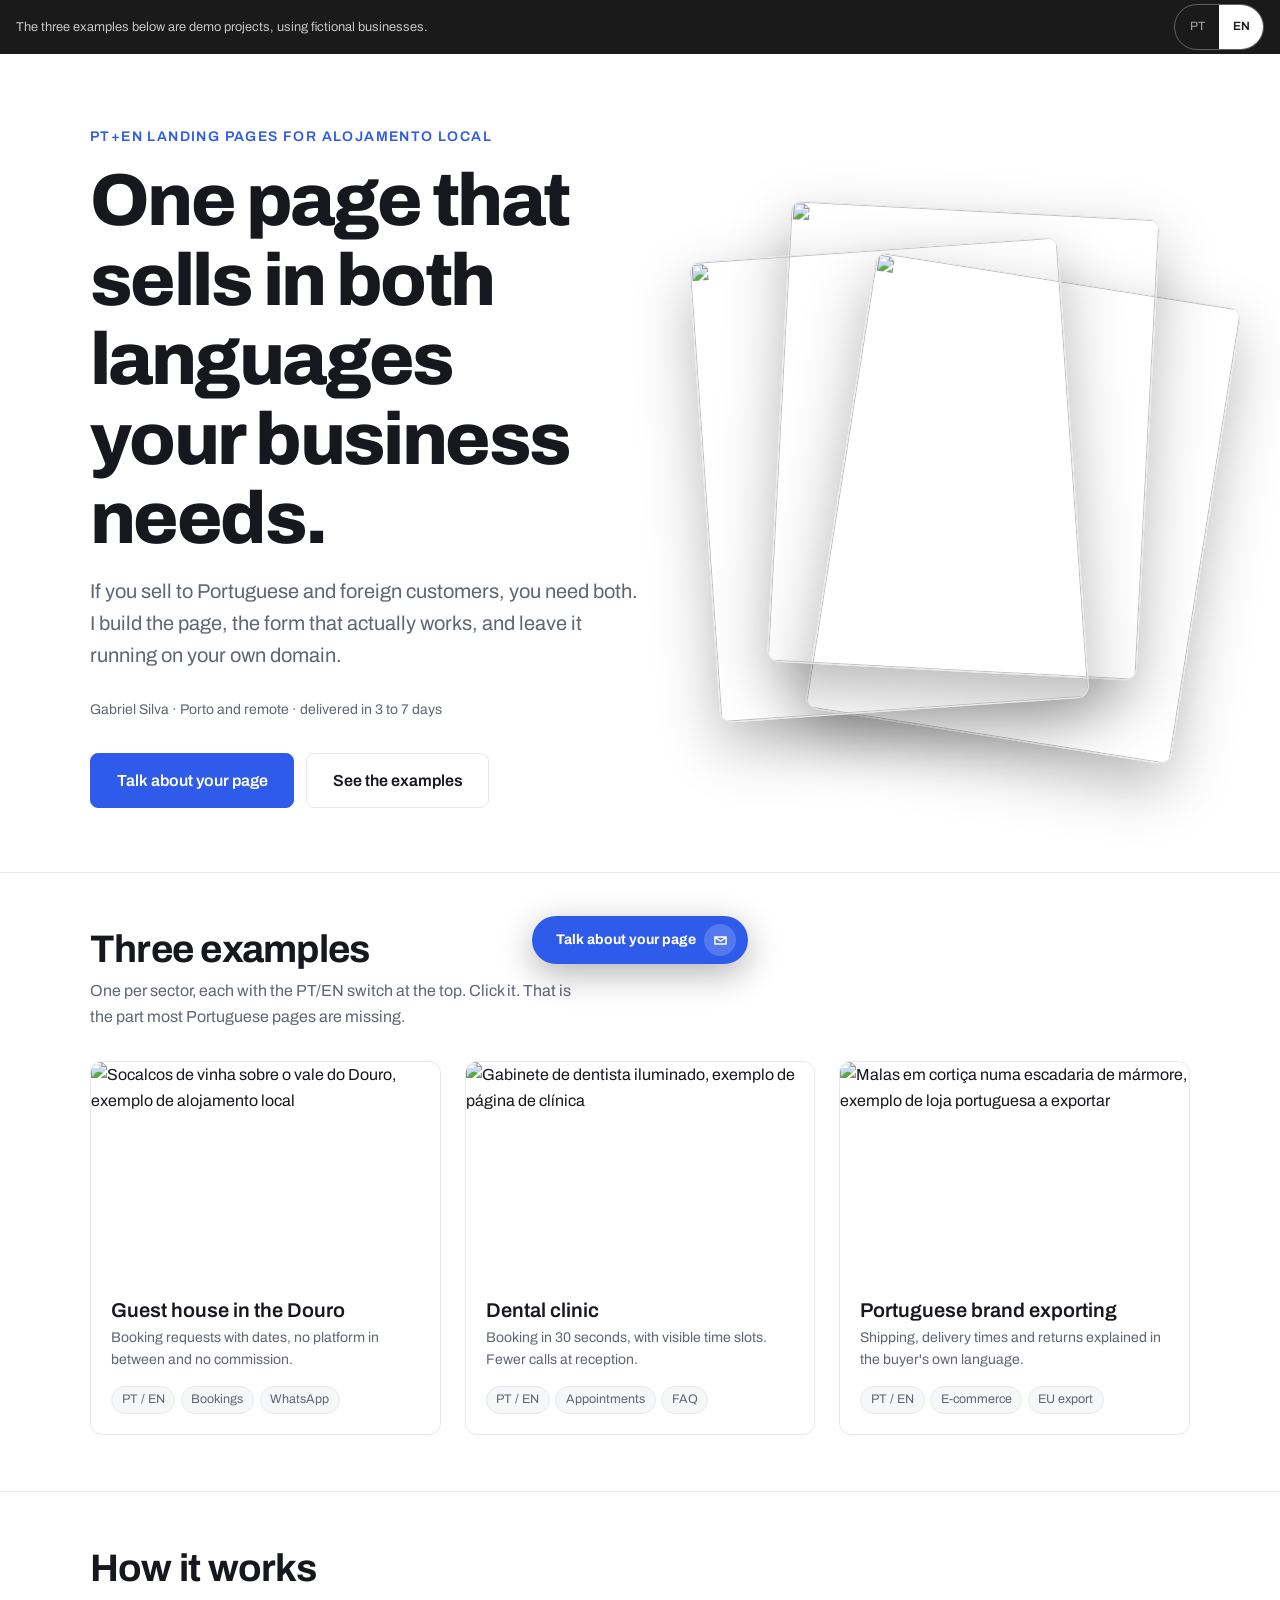
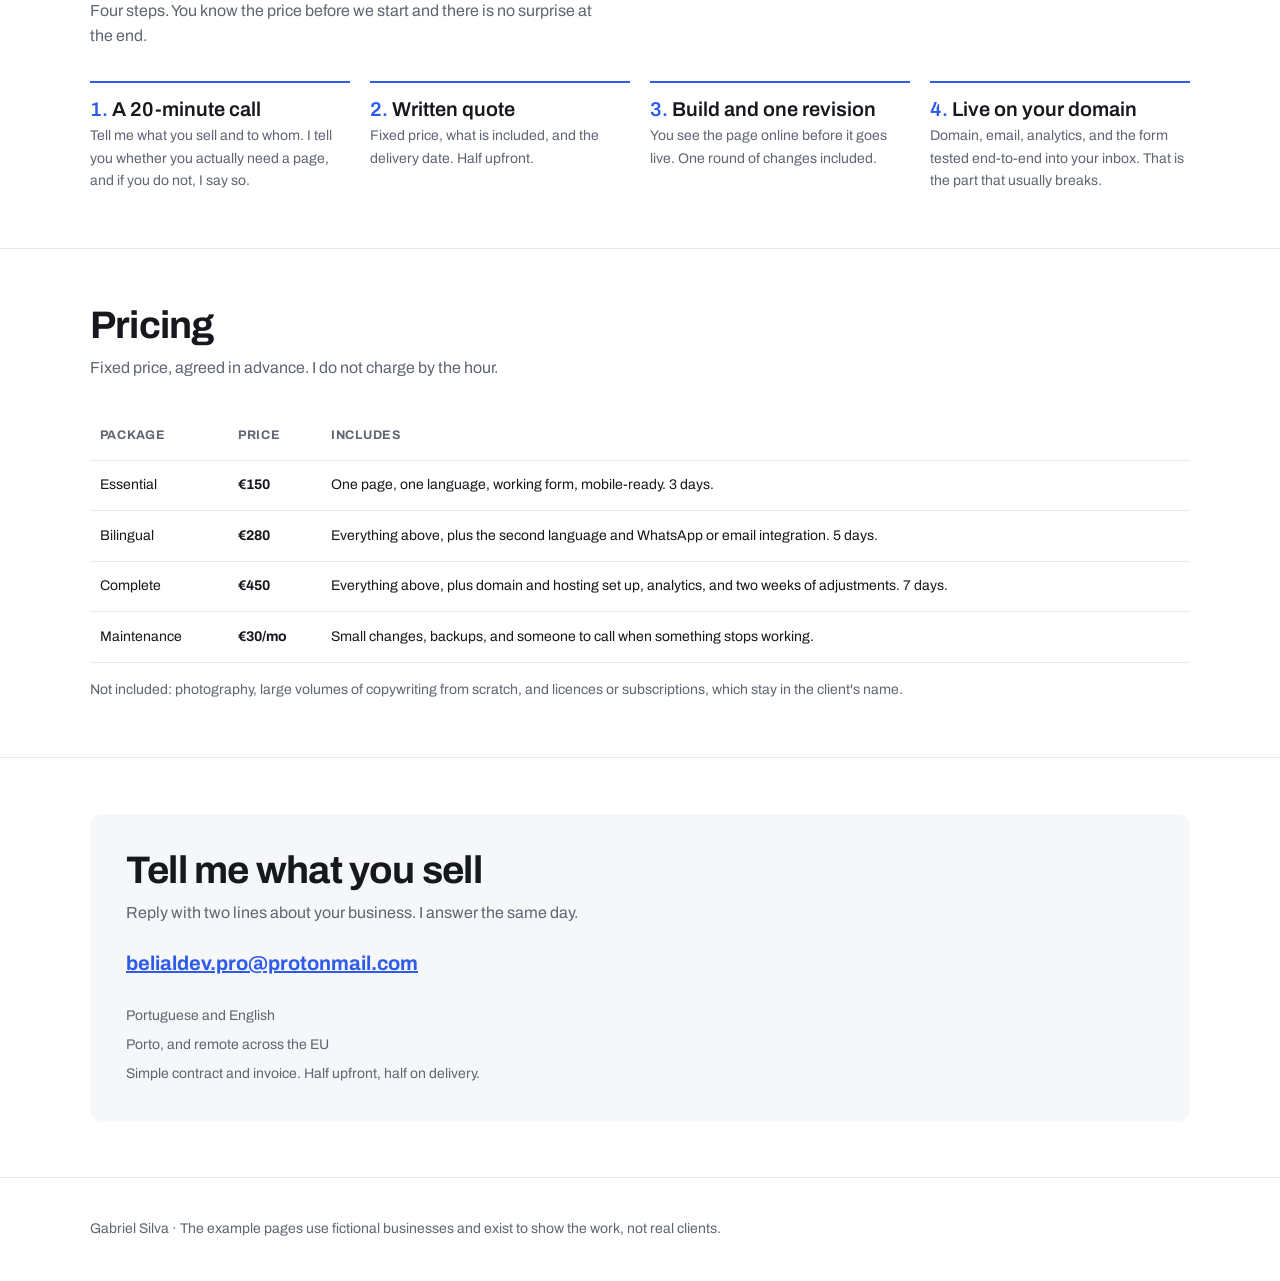
==== commit 84571616: "Três técnicas dos vencedores do Awwwards Escolhidas por retorno, não por espectáculo. Nenhuma precis" ====
--- a/index.html
+++ b/index.html
@@ -180,10 +180,22 @@
 
 <main id="conteudo">
 
-<header class="top">
+<header class="top gs-cortina">
   <div class="wrap top-inner">
     <div class="top-copy">
-      <p class="kicker" data-pt="Landing pages · Português + Inglês" data-en="Landing pages · Portuguese + English">Landing pages · Português + Inglês</p>
+      <p class="kicker">
+        <span data-pt="Landing pages PT+EN para" data-en="PT+EN landing pages for">Landing pages PT+EN para</span>
+        <span class="roda"
+              data-roda='["alojamento local","clínicas","lojas a exportar"]'
+              data-roda-en='["guest houses","clinics","shops that export"]'>
+          <!-- Reserva a largura da opcao mais larga DE CADA LINGUA, medida no
+               browser. Por caracteres davam empate; desenhadas nao dao.
+               PT: "alojamento local" 169px · EN: "shops that export" 173px -->
+          <span class="roda__medida" aria-hidden="true"
+                data-pt="alojamento local" data-en="shops that export">alojamento local</span>
+          <span class="roda__vivo">alojamento local</span>
+        </span>
+      </p>
       <h1 data-pt="Uma página que vende nas duas línguas do seu negócio."
           data-en="One page that sells in both languages your business needs.">
         Uma página que vende nas duas línguas do seu negócio.</h1>
@@ -194,7 +206,7 @@
          data-en="Gabriel Silva · Porto and remote · delivered in 3 to 7 days">
         Gabriel Silva · Porto e remoto · entrega em 3 a 7 dias</p>
       <div class="cta-row">
-        <a class="btn" href="mailto:belialdev.pro@protonmail.com?subject=Landing%20page"
+        <a class="btn" data-pill href="mailto:belialdev.pro@protonmail.com?subject=Landing%20page"
            data-pt="Falar sobre a sua página" data-en="Talk about your page">Falar sobre a sua página</a>
         <a class="btn btn--alt" href="#trabalhos" data-pt="Ver os exemplos" data-en="See the examples">Ver os exemplos</a>
       </div>
@@ -409,6 +421,7 @@
 </footer>
 
 <script src="shared.js"></script>
+<script src="tweaks.js" defer></script>
 <script>
 (function () {
   // Stagger dos tres exemplos quando entram no ecra. O estado escondido e
--- a/shared.css
+++ b/shared.css
@@ -254,6 +254,71 @@
   .gs-enter > *, [data-reveal].is-in > * { animation: none; }
 }
 
+/* --- Cortina de abertura ------------------------------------------------
+   O hero abre de baixo para cima enquanto o conteudo sobe mais devagar.
+   Duas velocidades dao profundidade: e a diferenca entre "a pagina apareceu"
+   e "a pagina abriu".
+
+   So corre se o JS puser .pode-abrir na raiz, o que so acontece quando a
+   pagina esta MESMO visivel. Num separador de fundo as animacoes CSS ficam
+   pausadas, e um clip-path pausado a 0% deixaria o hero invisivel. Sem a
+   classe, nao ha animacao nenhuma e o hero esta simplesmente la. --- */
+@keyframes gsCortina {
+  from { clip-path: inset(100% 0 0 0); }
+  to   { clip-path: inset(0 0 0 0); }
+}
+/* So a cortina. O conteudo la dentro ja sobe pelo .gs-enter das paginas;
+   aplicar as duas coisas ao mesmo elemento dava movimento a dobrar. */
+.pode-abrir .gs-cortina { animation: gsCortina 900ms cubic-bezier(.16, 1, .3, 1) both; }
+
+/* --- Palavra que roda ---------------------------------------------------
+   Diz tres coisas no espaco de uma. A palavra mais larga reserva a largura
+   para nao haver salto de layout a cada troca. --- */
+.roda {
+  display: inline-grid;
+  vertical-align: bottom;
+  overflow: hidden;
+}
+.roda > * { grid-area: 1 / 1; }
+.roda__medida { visibility: hidden; pointer-events: none; }
+.roda__vivo { transition: opacity 220ms var(--ease), transform 220ms var(--ease); }
+.roda.a-trocar .roda__vivo { opacity: 0; transform: translateY(-.35em); }
+
+/* --- Acao flutuante em pastilha -----------------------------------------
+   Segue o visitante em vez de ficar para tras quando ele rola. Em telemovel
+   fica ao alcance do polegar, que e onde a conversao se ganha ou perde.
+   E injectada por JS e duplica um botao que ja existe na pagina, por isso
+   sem JS nao se perde nada. --- */
+.cta-pill {
+  position: fixed;
+  left: 50%;
+  bottom: max(1rem, env(safe-area-inset-bottom, 0px));
+  z-index: var(--z-sticky);
+  display: inline-flex;
+  align-items: center;
+  gap: var(--sp-2);
+  min-height: 48px;
+  padding: 0 var(--sp-3) 0 var(--sp-6);
+  border-radius: var(--radius-pill);
+  text-decoration: none;
+  font-weight: 700;
+  font-size: var(--text-sm);
+  box-shadow: 0 10px 34px rgba(0, 0, 0, .3);
+  transform: translate(-50%, calc(100% + 2rem));
+  transition: transform 420ms var(--ease);
+  white-space: nowrap;
+  max-width: calc(100vw - 2rem);
+}
+.cta-pill.esta-visivel { transform: translate(-50%, 0); }
+.cta-pill__seta {
+  display: grid; place-items: center;
+  width: 32px; height: 32px; flex: none;
+  border-radius: 50%;
+  background: rgba(255, 255, 255, .18);
+}
+.cta-pill__seta svg { width: 15px; height: 15px; stroke-width: 2.25; }
+@media (prefers-reduced-motion: reduce) { .cta-pill { transition: none; } }
+
 @media (prefers-reduced-motion: reduce) {
   *, *::before, *::after {
     animation-duration: .01ms !important;
